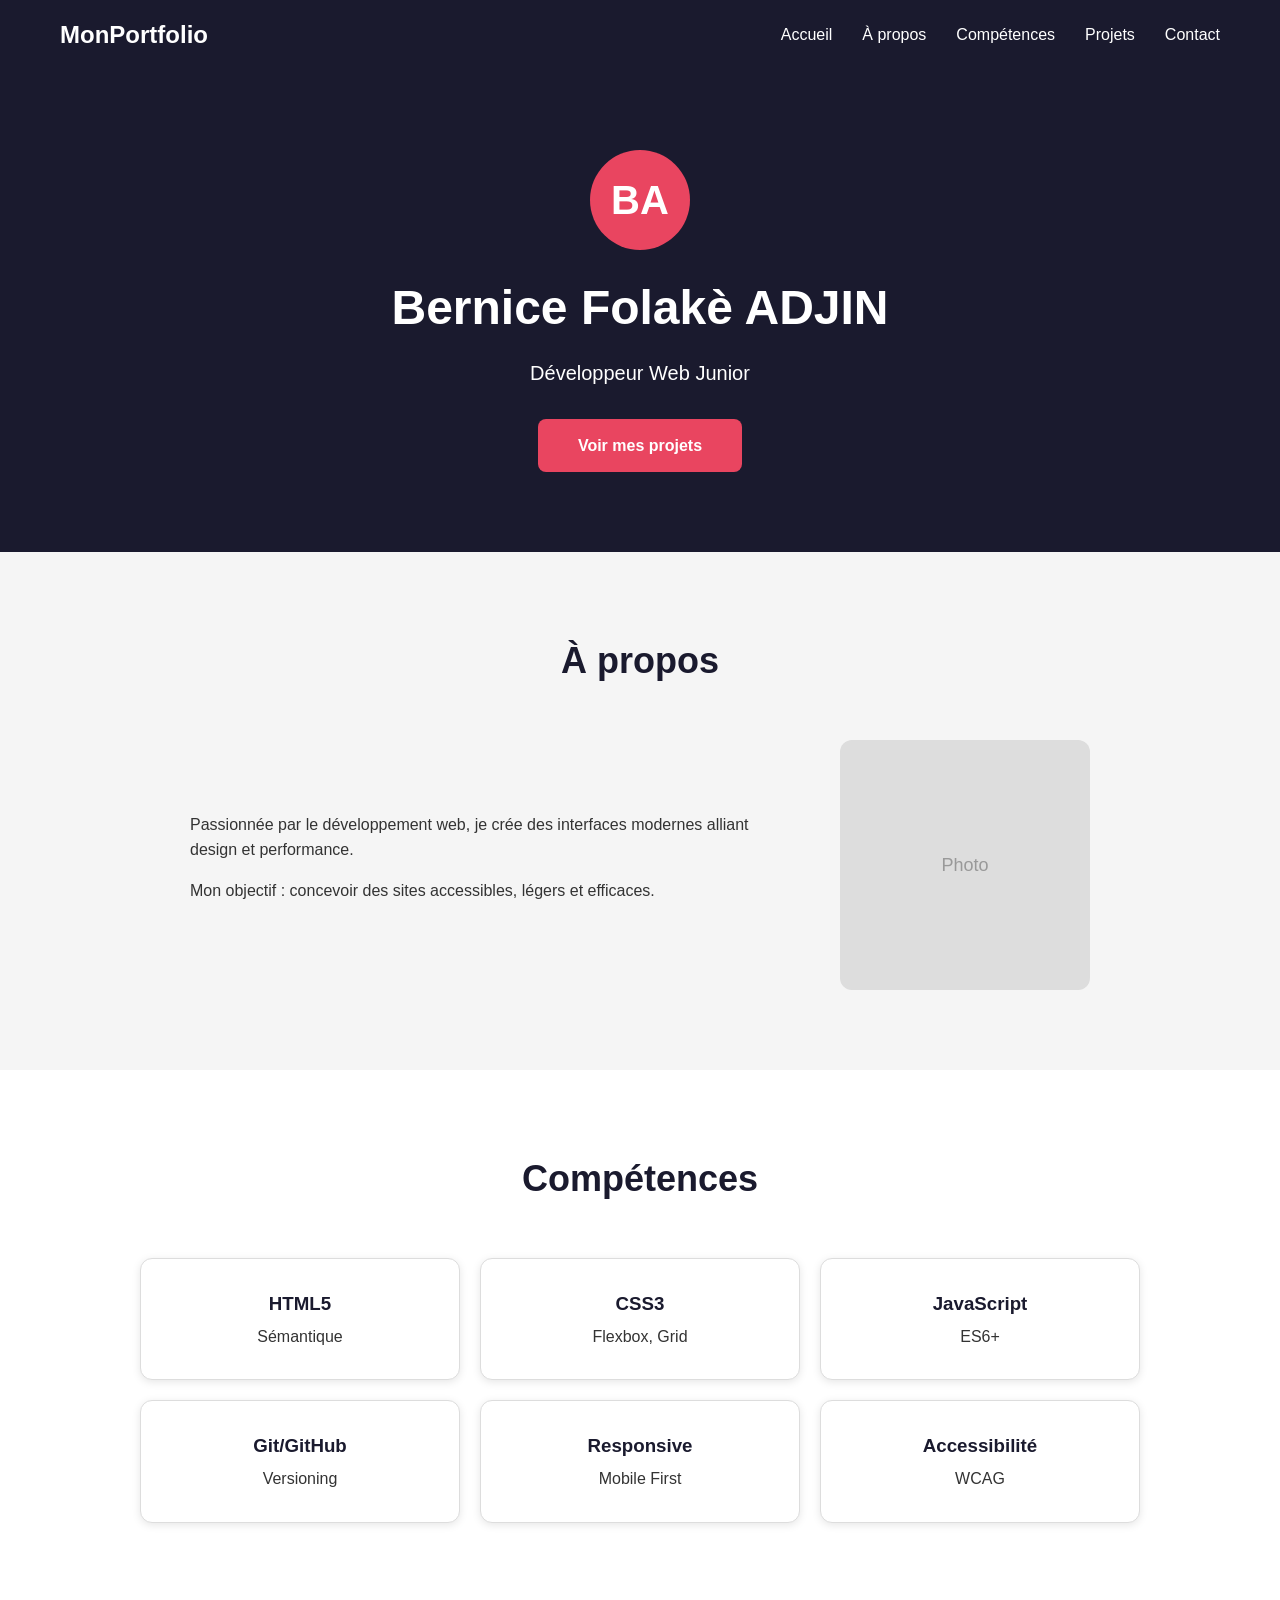
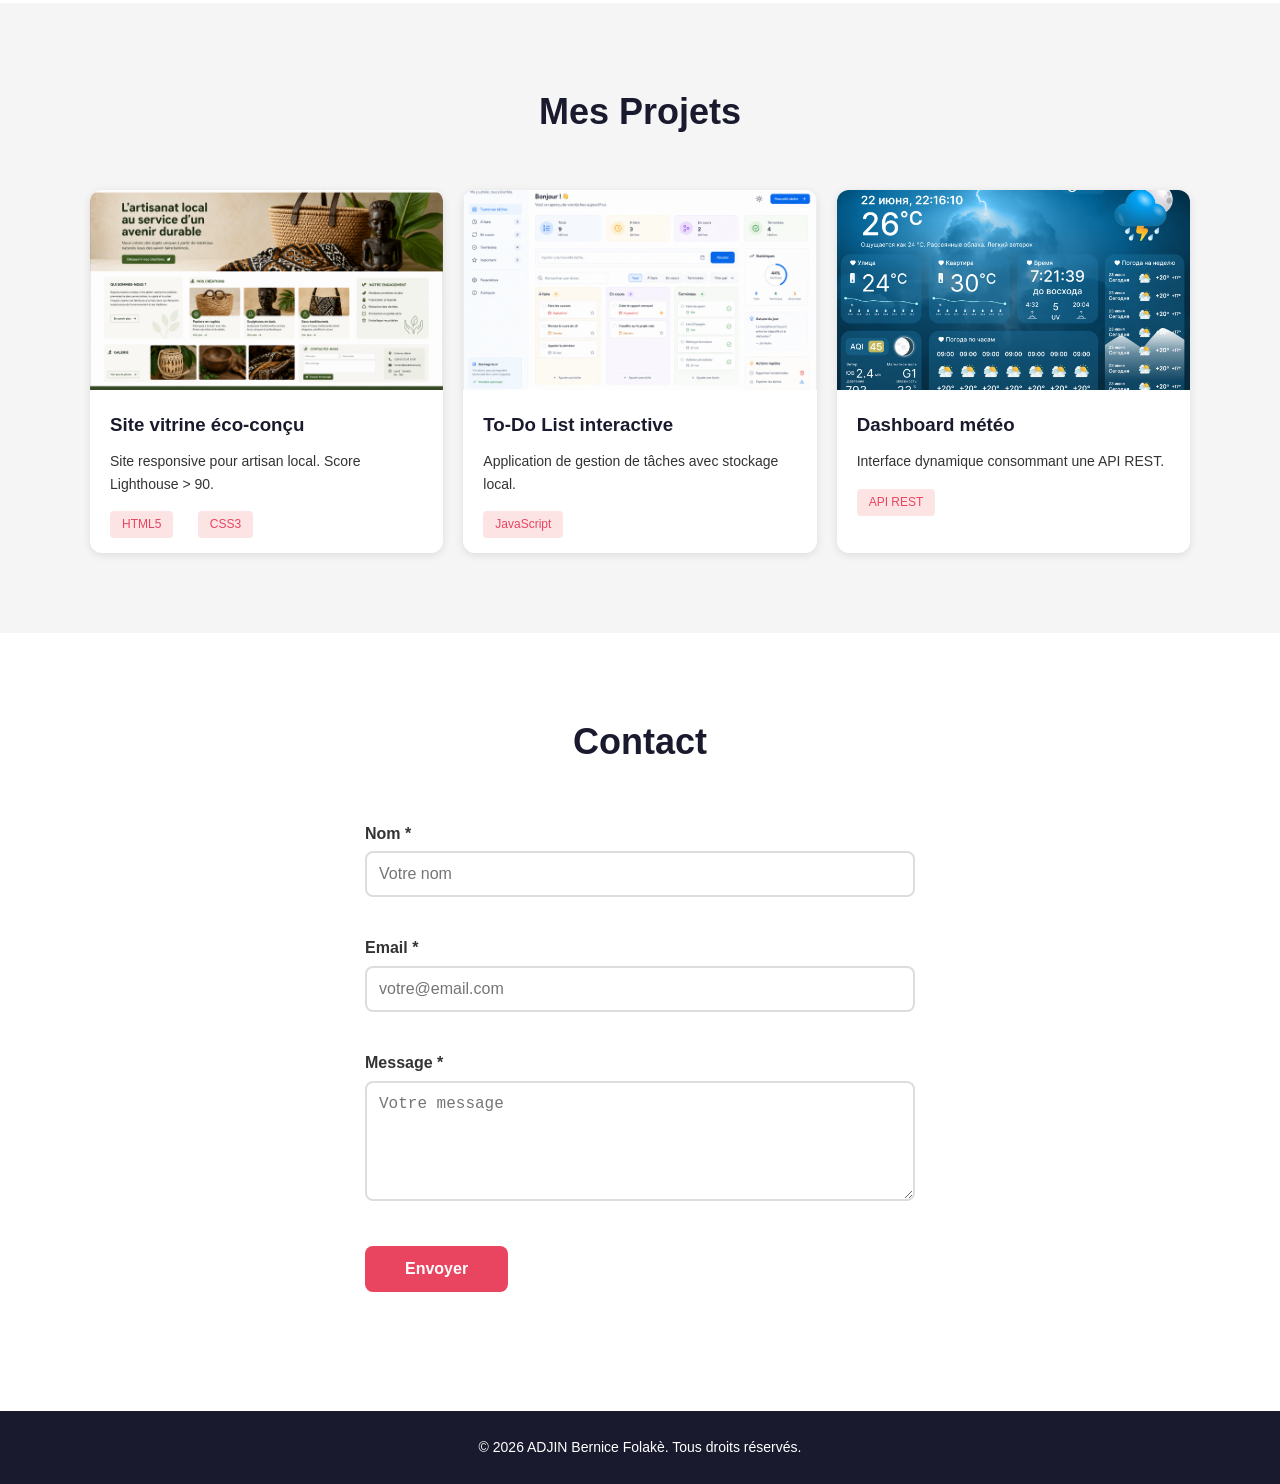
==== index.html @ 0a586e7a "Add files via upload" ====
<!DOCTYPE html>
<html lang="fr">
<head>
    <meta charset="UTF-8">
    <meta name="viewport" content="width=device-width, initial-scale=1.0">
    <title>Portfolio - Mon Nom</title>
    <link rel="stylesheet" href="css/style.css">
</head>
<body>

    <header>
        <nav>
            <div class="logo">MonPortfolio</div>
            <ul class="nav-links">
                <li><a href="#hero">Accueil</a></li>
                <li><a href="#about">À propos</a></li>
                <li><a href="#skills">Compétences</a></li>
                <li><a href="#projects">Projets</a></li>
                <li><a href="#contact">Contact</a></li>
            </ul>
        </nav>
    </header>

    <main>
        <section id="hero">
            <div class="avatar">BA</div>
            <h1>Bernice Folakè ADJIN</h1>
            <p>Développeur Web Junior</p>
            <a href="#projects" class="btn">Voir mes projets</a>
        </section>

        <section id="about">
    <h2>À propos</h2>
    <div class="about-content">
        <div class="about-text">
            <p>Passionnée par le développement web, je crée des interfaces modernes alliant design et performance.</p>
            <p>Mon objectif : concevoir des sites accessibles, légers et efficaces.</p>
        </div>
        <div class="about-img">Photo</div>
    </div>
</section>

        <section id="skills">
            <h2>Compétences</h2>
            <div class="skills-grid">
                <div class="skill-card"><h3>HTML5</h3><p>Sémantique</p></div>
                <div class="skill-card"><h3>CSS3</h3><p>Flexbox, Grid</p></div>
                <div class="skill-card"><h3>JavaScript</h3><p>ES6+</p></div>
                <div class="skill-card"><h3>Git/GitHub</h3><p>Versioning</p></div>
                <div class="skill-card"><h3>Responsive</h3><p>Mobile First</p></div>
                <div class="skill-card"><h3>Accessibilité</h3><p>WCAG</p></div>
            </div>
        </section>

        <section id="projects">
            <h2>Mes Projets</h2>
            <div class="projects-grid">
                <div class="project-card">
                    <img src="assets/images/projet1.png" alt="Site vitrine éco-conçu" class="project-img">
                    <h3>Site vitrine éco-conçu</h3>
                    <p>Site responsive pour artisan local. Score Lighthouse > 90.</p>
                    <span class="tag">HTML5</span>
                    <span class="tag">CSS3</span>
                </div>
                <div class="project-card">
                    <img src="assets/images/projet2.png" alt="Site vitrine éco-conçu" class="project-img">
                    <h3>To-Do List interactive</h3>
                    <p>Application de gestion de tâches avec stockage local.</p>
                    <span class="tag">JavaScript</span>
                </div>
                <div class="project-card">
                    <img src="assets/images/projet3.jfif" alt="Site vitrine éco-conçu" class="project-img">
                    <h3>Dashboard météo</h3>
                    <p>Interface dynamique consommant une API REST.</p>
                    <span class="tag">API REST</span>
                </div>
        </section>

        <section id="contact">
            <h2>Contact</h2>
            <form id="contactForm">
                <label for="name">Nom *</label>
                <input type="text" id="name" required placeholder="Votre nom">
                <span class="error" id="nameError"></span>

                <label for="email">Email *</label>
                <input type="email" id="email" required placeholder="votre@email.com">
                <span class="error" id="emailError"></span>

                <label for="message">Message *</label>
                <textarea id="message" required placeholder="Votre message"></textarea>
                <span class="error" id="messageError"></span>

                <button type="submit" class="btn">Envoyer</button>
                <div id="formFeedback"></div>
            </form>
        </section>
    </main>

    <footer>
        <p>© 2026 ADJIN Bernice Folakè. Tous droits réservés.</p>
    </footer>

    <script src="js/app.js"></script>
</body>
</html>
---- css/style.css ----
* {
    margin: 0;
    padding: 0;
    box-sizing: border-box;
}

body {
    font-family: -apple-system, BlinkMacSystemFont, 'Segoe UI', Roboto, sans-serif;
    line-height: 1.6;
    color: #333;
}

header {
    background: #1A1A2E;
    color: white;
    position: sticky;
    top: 0;
    z-index: 100;
}

nav {
    display: flex;
    justify-content: space-between;
    align-items: center;
    max-width: 1200px;
    margin: 0 auto;
    padding: 0 20px;
    height: 70px;
}

.logo {
    font-size: 24px;
    font-weight: bold;
}

.nav-links {
    display: flex;
    list-style: none;
    gap: 30px;
}

.nav-links a {
    color: white;
    text-decoration: none;
}

.nav-links a:hover {
    color: #E94560;
}

#hero {
    background: #1A1A2E;
    color: white;
    text-align: center;
    padding: 80px 20px;
}

.avatar {
    width: 100px;
    height: 100px;
    background: #E94560;
    border-radius: 50%;
    display: flex;
    align-items: center;
    justify-content: center;
    margin: 0 auto 20px;
    font-size: 40px;
    font-weight: bold;
}

#hero h1 {
    font-size: 48px;
    margin-bottom: 10px;
}

#hero p {
    font-size: 20px;
    margin-bottom: 30px;
}

.btn {
    display: inline-block;
    background: #E94560;
    color: white;
    padding: 14px 40px;
    text-decoration: none;
    border-radius: 8px;
    font-weight: bold;
    border: none;
    cursor: pointer;
    font-size: 16px;
}

.btn:hover {
    background: #c0392b;
}

section {
    padding: 80px 20px;
}

section:nth-child(even) {
    background: #F5F5F5;
}

h2 {
    text-align: center;
    font-size: 36px;
    color: #1A1A2E;
    margin-bottom: 50px;
}

#about p {
    max-width: 700px;
    margin: 0 auto 15px;
    font-size: 16px;
}

.skills-grid {
    display: grid;
    grid-template-columns: repeat(3, 1fr);
    gap: 20px;
    max-width: 1000px;
    margin: 0 auto;
}

.skill-card {
    background: white;
    padding: 30px;
    text-align: center;
    border-radius: 12px;
    border: 1px solid #ddd;
    box-shadow: 0 2px 8px rgba(0,0,0,0.1);
}

.skill-card h3 {
    color: #1A1A2E;
    margin-bottom: 5px;
}

.projects-grid {
    display: grid;
    grid-template-columns: repeat(3, 1fr);
    gap: 20px;
    max-width: 1100px;
    margin: 0 auto;
}

.project-card {
    background: white;
    border-radius: 12px;
    overflow: hidden;
    box-shadow: 0 2px 8px rgba(0,0,0,0.1);
}

.project-img {
    width: 100%;
    height: 200px;
    object-fit: cover;
    display: block;
}
.project-card h3 {
    padding: 20px 20px 10px;
    color: #1A1A2E;
}

.project-card p {
    padding: 0 20px 15px;
    font-size: 14px;
}

.tag {
    display: inline-block;
    background: #fce4e4;
    color: #E94560;
    padding: 4px 12px;
    border-radius: 4px;
    font-size: 12px;
    margin: 0 0 15px 20px;
}


form {
    max-width: 550px;
    margin: 0 auto;
}

label {
    display: block;
    margin-bottom: 5px;
    font-weight: bold;
}

input, textarea {
    width: 100%;
    padding: 12px;
    border: 2px solid #ddd;
    border-radius: 8px;
    font-size: 16px;
    margin-bottom: 5px;
}

textarea {
    height: 120px;
    resize: vertical;
}

input:focus, textarea:focus {
    outline: none;
    border-color: #0F3460;
}

.error {
    color: #E74C3C;
    font-size: 13px;
    display: block;
    margin-bottom: 15px;
    min-height: 18px;
}

#formFeedback {
    text-align: center;
    margin-top: 15px;
    font-weight: bold;
    min-height: 24px;
}


footer {
    background: #1A1A2E;
    color: white;
    text-align: center;
    padding: 25px;
    font-size: 14px;
}

@media (max-width: 768px) {
    .skills-grid {
        grid-template-columns: repeat(2, 1fr);
    }

    .projects-grid {
        grid-template-columns: repeat(2, 1fr);
    }

    #hero h1 {
        font-size: 36px;
    }
    .about-content {
    flex-direction: column;
    text-align: center;
}

.about-img {
    width: 200px;
    height: 200px;
}
}

@media (max-width: 480px) {
    .skills-grid {
        grid-template-columns: 1fr;
    }

    .projects-grid {
        grid-template-columns: 1fr;
    }

    .nav-links {
        gap: 15px;
        font-size: 14px;
    }

    #hero h1 {
        font-size: 28px;
    }

    section {
        padding: 50px 15px;
    }

}

.about-content {
    display: flex;
    align-items: center;
    gap: 50px;
    max-width: 900px;
    margin: 0 auto;
}

.about-text {
    flex: 1;
}

.about-text p {
    margin-bottom: 15px;
}

.about-img {
    width: 250px;
    height: 250px;
    background: #ddd;
    border-radius: 12px;
    display: flex;
    align-items: center;
    justify-content: center;
    color: #999;
    font-size: 18px;
    flex-shrink: 0;
}
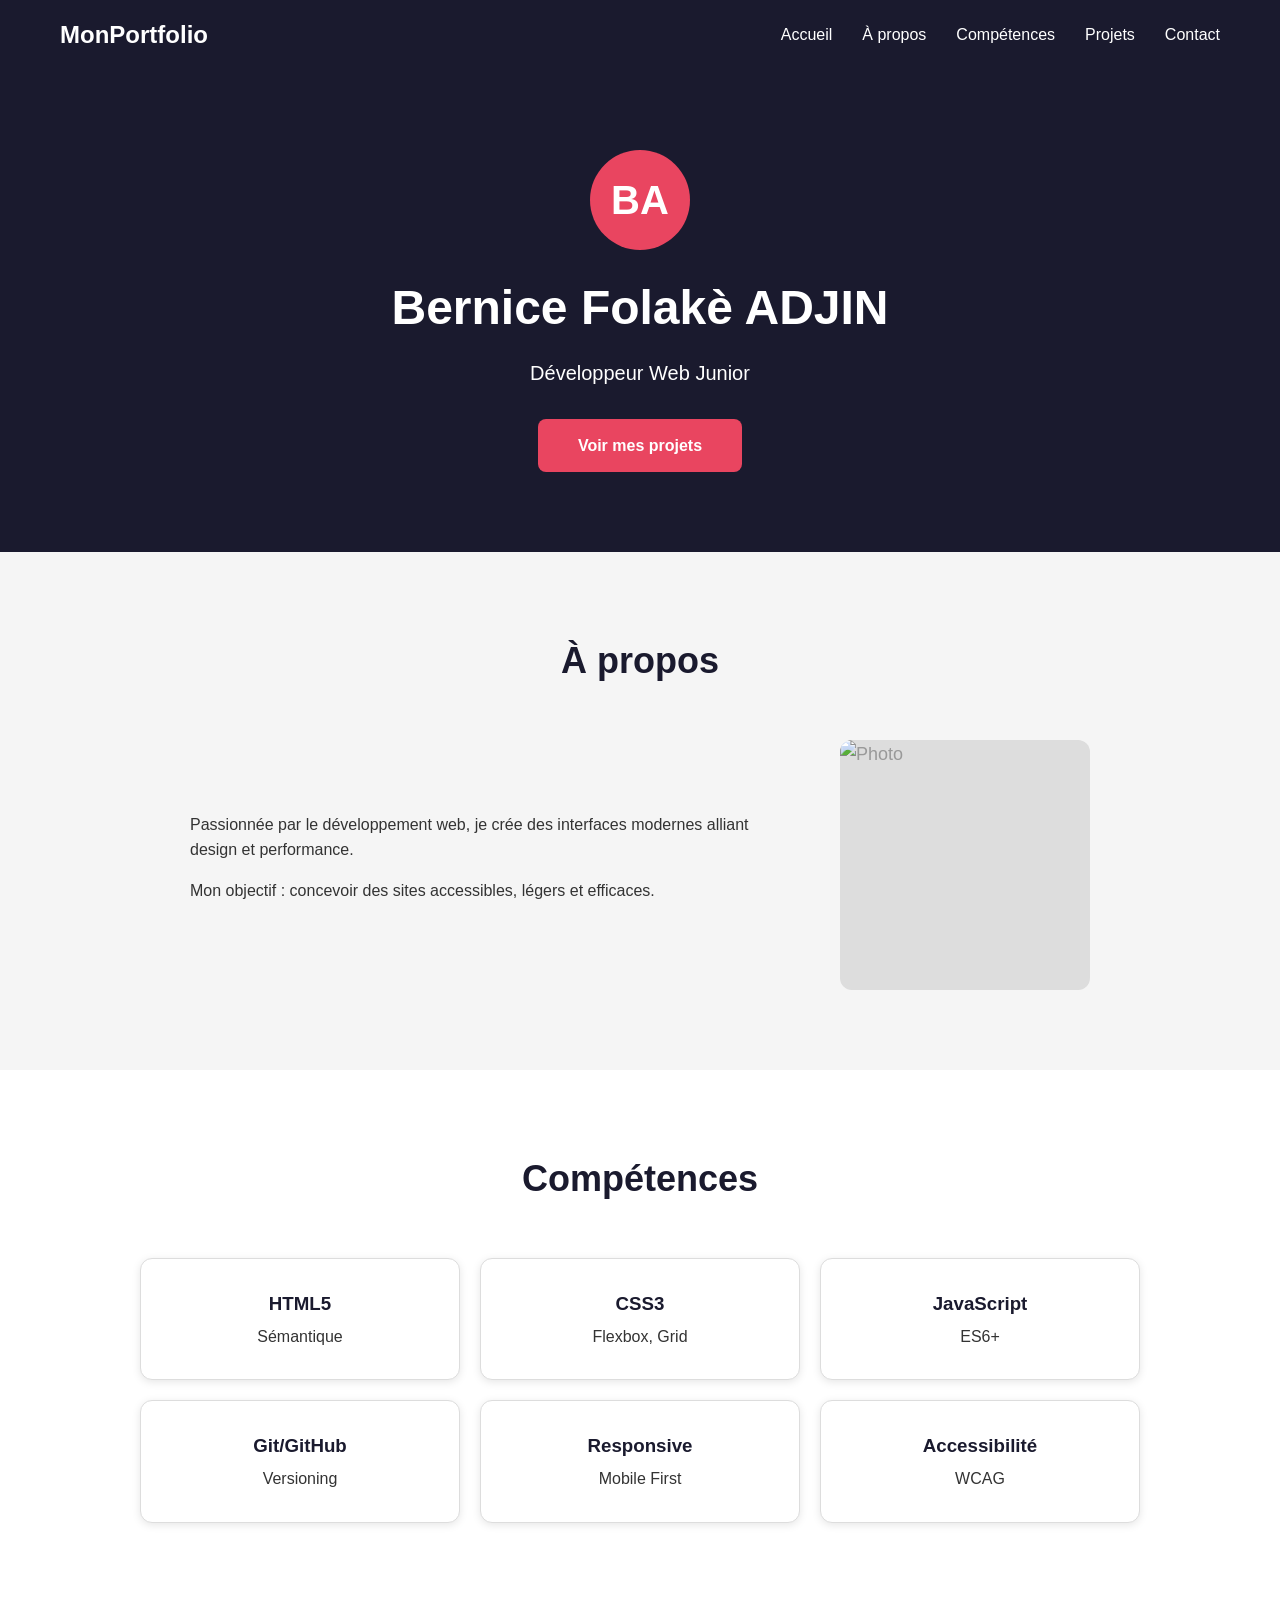
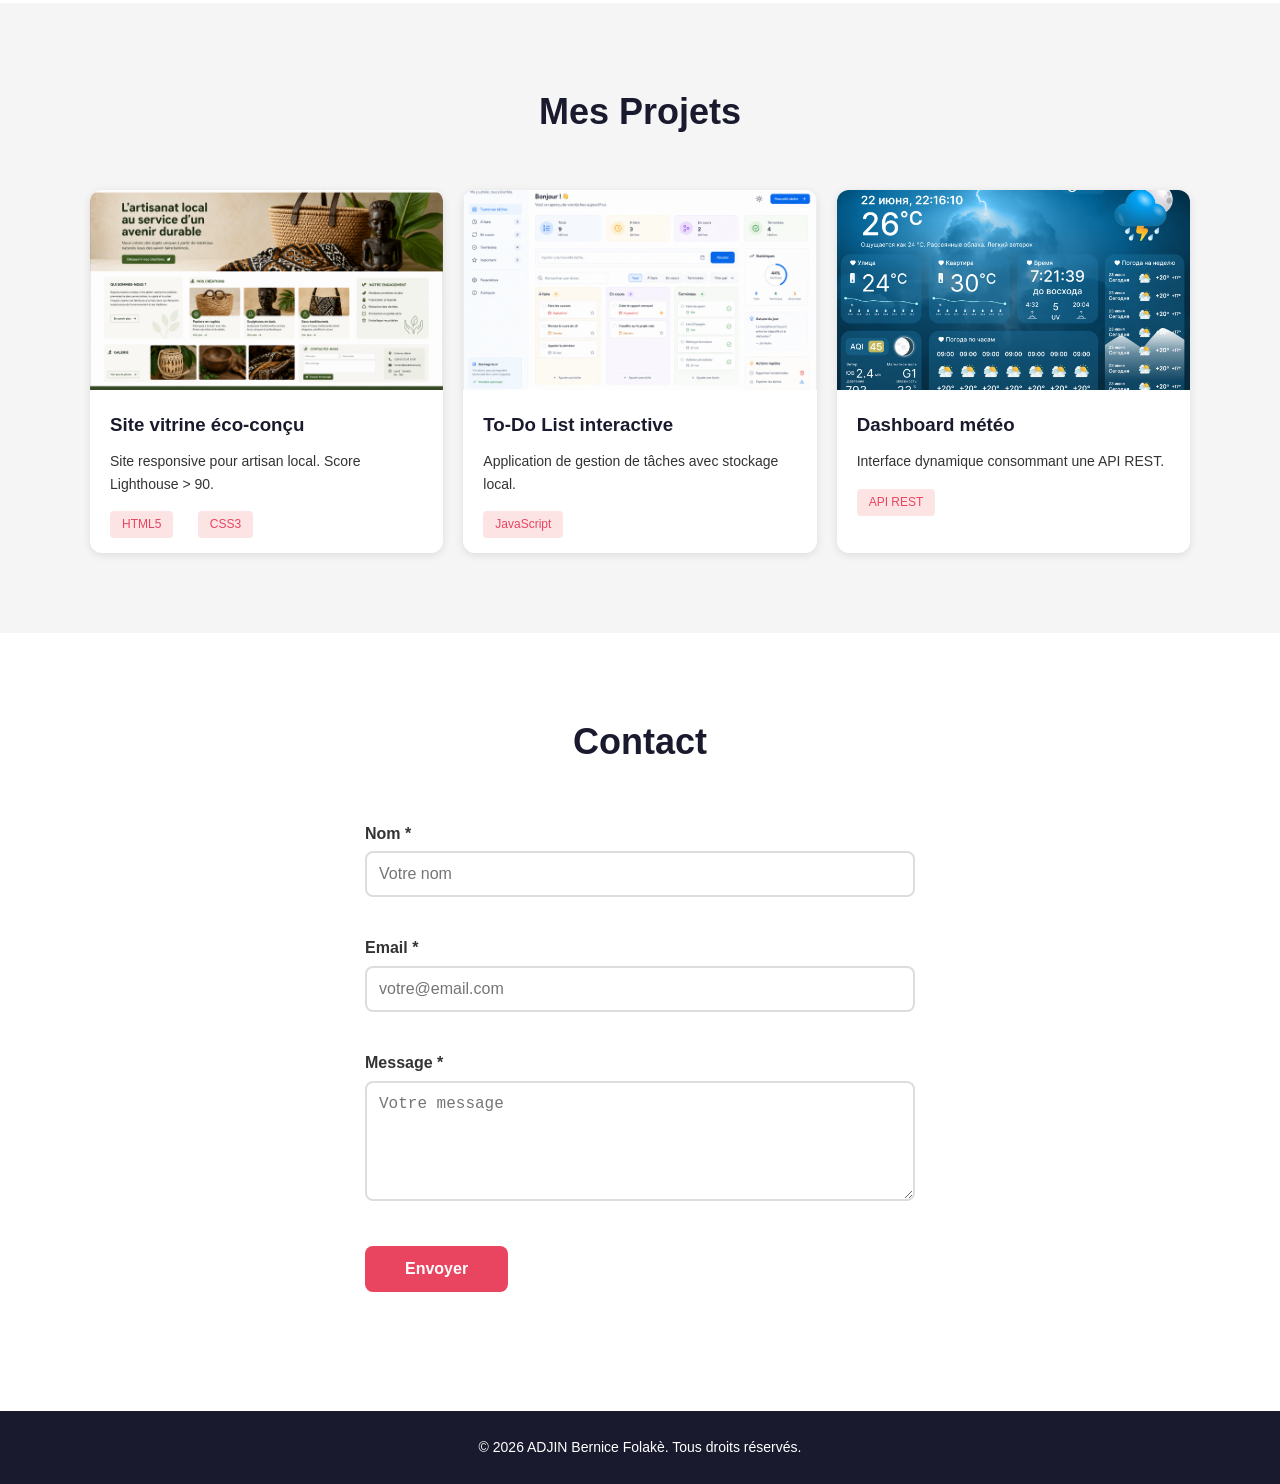
==== commit 3b92f2bf: "Add files via upload" ====
--- a/index.html
+++ b/index.html
@@ -12,11 +12,12 @@
         <nav>
             <div class="logo">MonPortfolio</div>
             <ul class="nav-links">
-                <li><a href="#hero">Accueil</a></li>
+                <li><a href="index.html">Accueil</a></li>
                 <li><a href="#about">À propos</a></li>
                 <li><a href="#skills">Compétences</a></li>
-                <li><a href="#projects">Projets</a></li>
+                <li><a href="projects.html">Projets</a></li>
                 <li><a href="#contact">Contact</a></li>
+                
             </ul>
         </nav>
     </header>
@@ -36,7 +37,7 @@
             <p>Passionnée par le développement web, je crée des interfaces modernes alliant design et performance.</p>
             <p>Mon objectif : concevoir des sites accessibles, légers et efficaces.</p>
         </div>
-        <div class="about-img">Photo</div>
+        <img src="assets/images/photo1.jpg" alt="Photo" class="about-img">
     </div>
 </section>
 
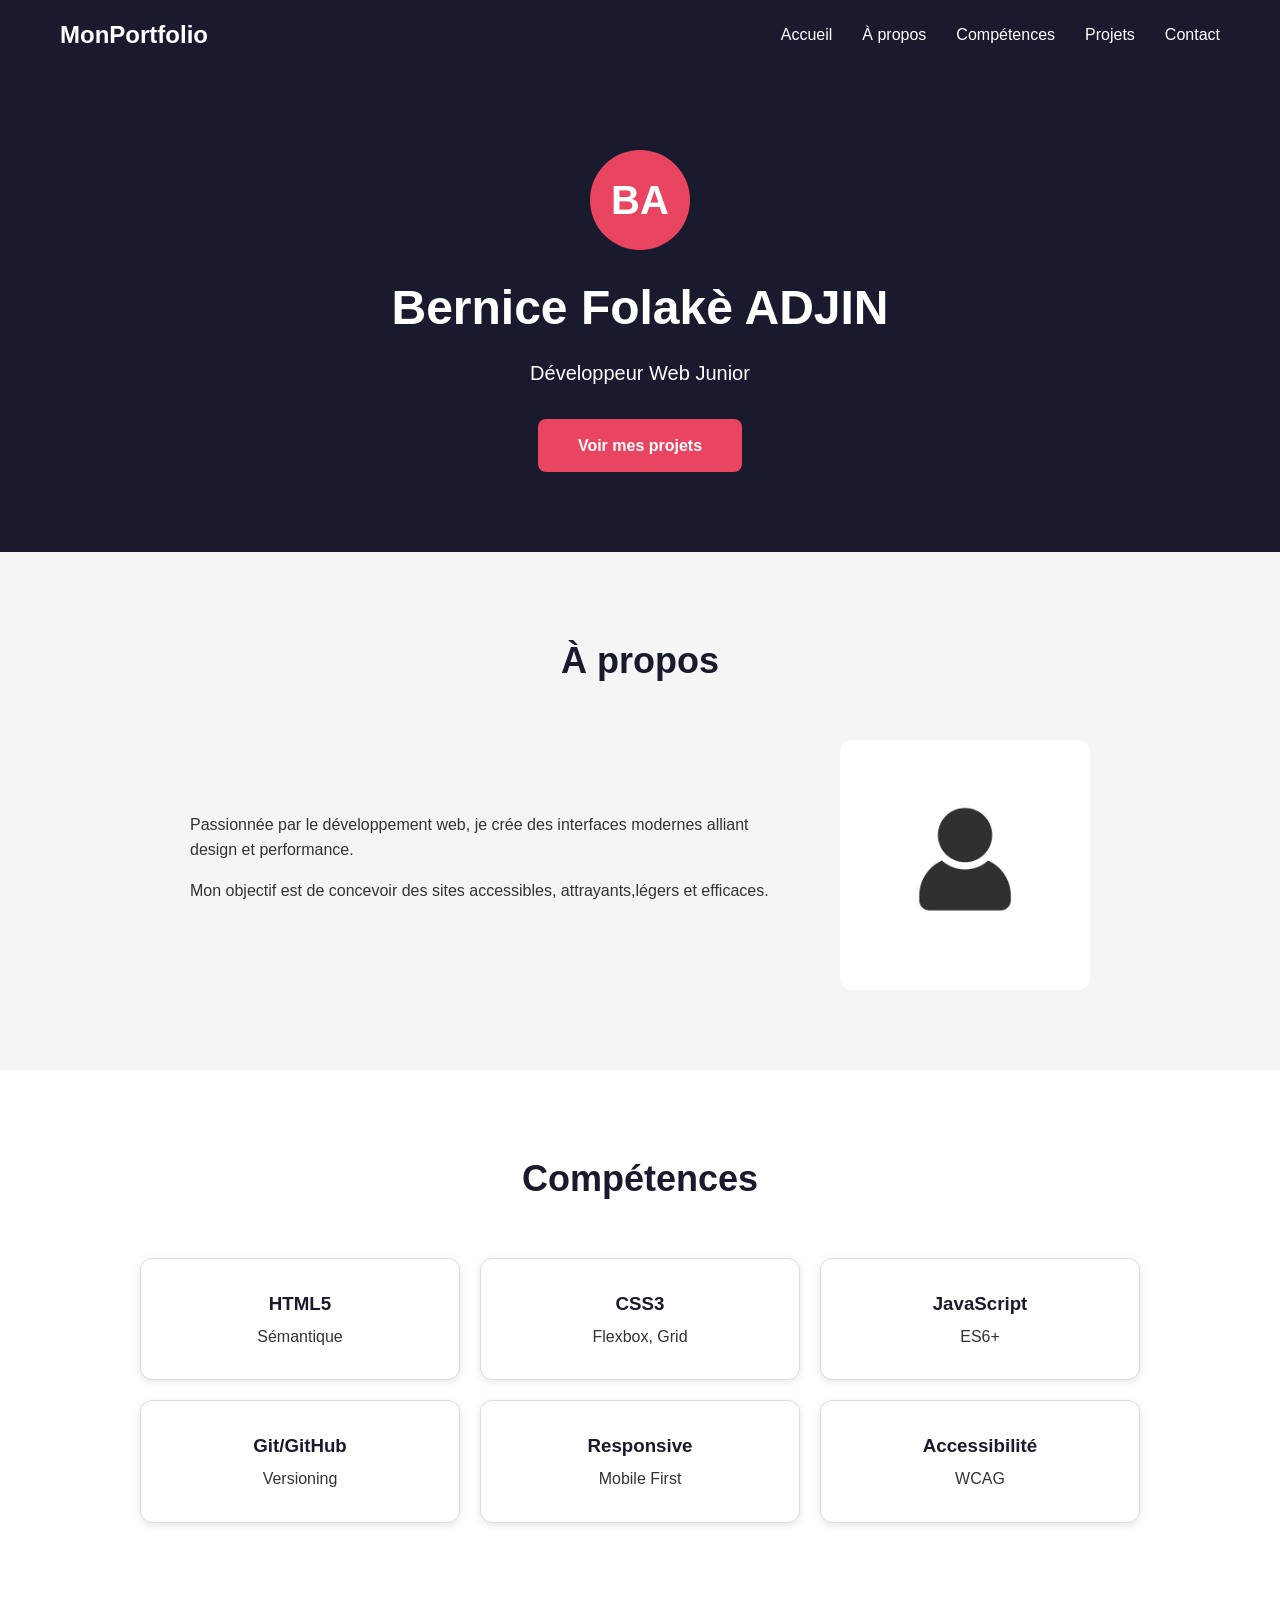
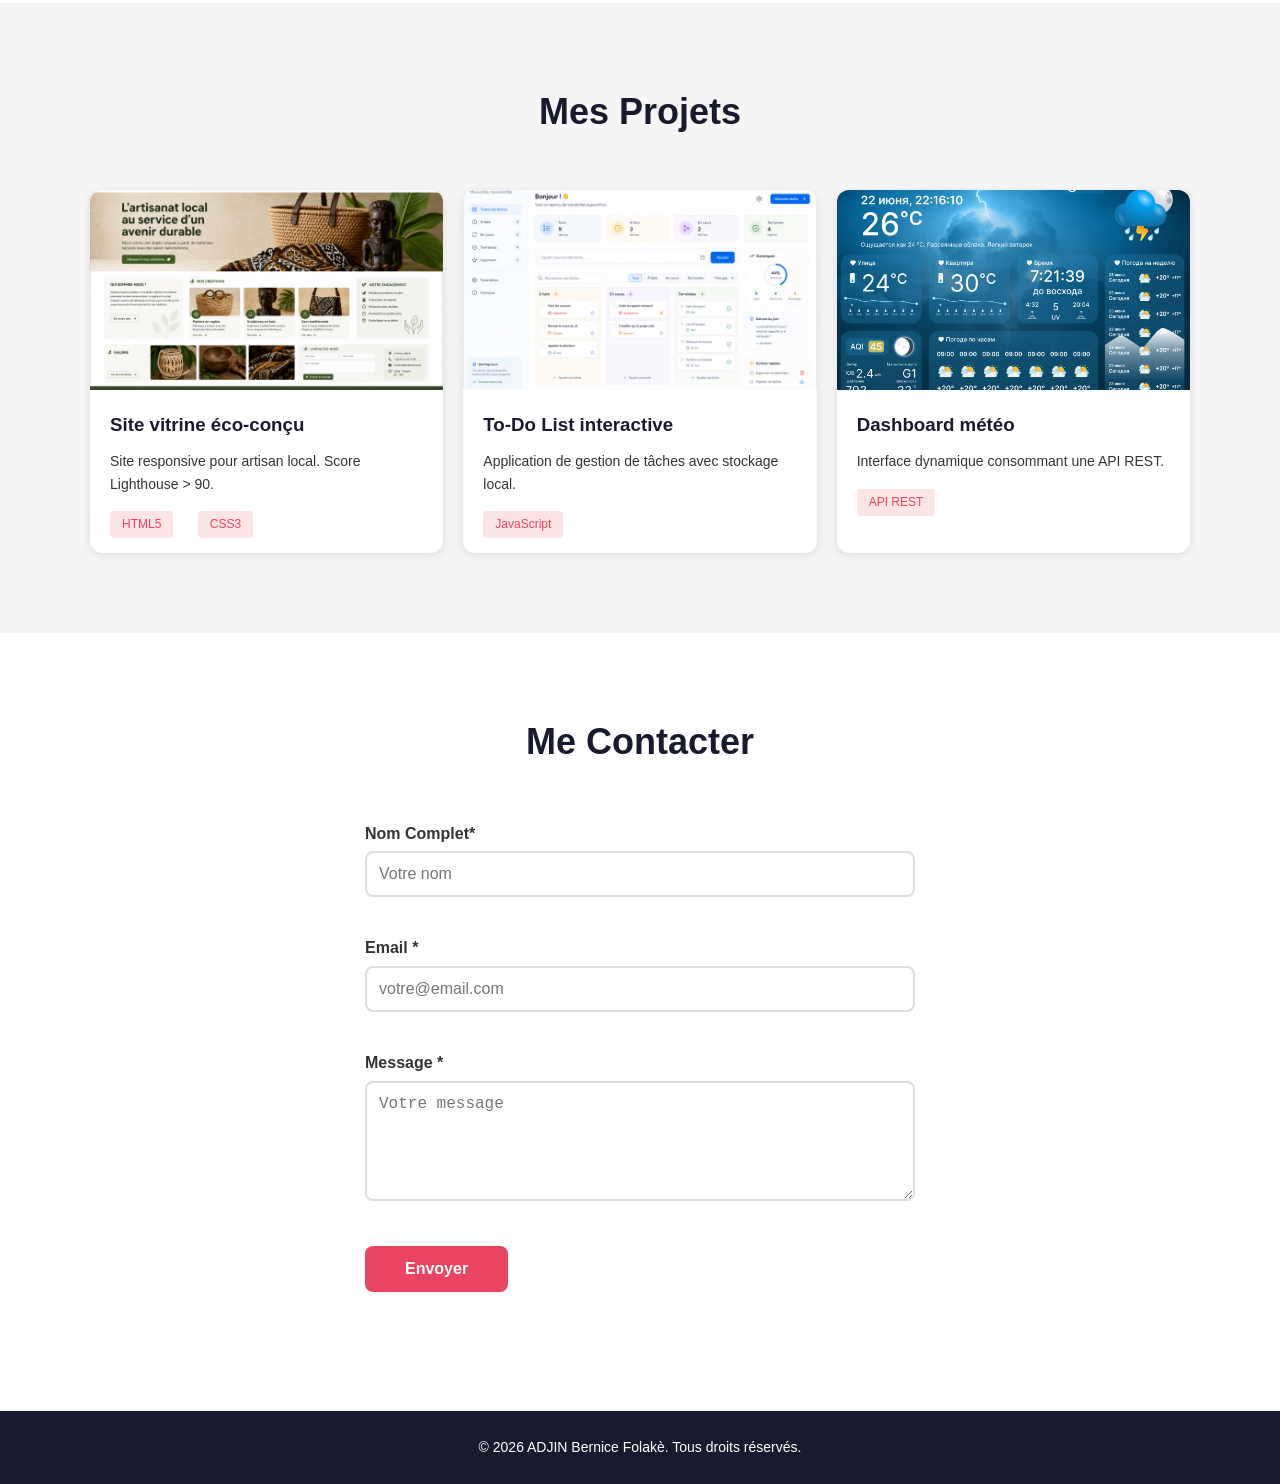
==== commit 4506a443: "Add files via upload" ====
--- a/index.html
+++ b/index.html
@@ -11,13 +11,15 @@
     <header>
         <nav>
             <div class="logo">MonPortfolio</div>
+            <button class="menu-toggle" aria-label="Menu" aria-expanded="false">
+              <span class="burger-icon"></span>
+            </button>
             <ul class="nav-links">
-                <li><a href="index.html">Accueil</a></li>
-                <li><a href="#about">À propos</a></li>
-                <li><a href="#skills">Compétences</a></li>
-                <li><a href="projects.html">Projets</a></li>
-                <li><a href="#contact">Contact</a></li>
-                
+              <li><a href="index.html">Accueil</a></li>
+              <li><a href="index.html#about">À propos</a></li>
+              <li><a href="index.html#skills">Compétences</a></li>
+              <li><a href="projects.html">Projets</a></li>
+              <li><a href="index.html#contact">Contact</a></li>
             </ul>
         </nav>
     </header>
@@ -35,9 +37,9 @@
     <div class="about-content">
         <div class="about-text">
             <p>Passionnée par le développement web, je crée des interfaces modernes alliant design et performance.</p>
-            <p>Mon objectif : concevoir des sites accessibles, légers et efficaces.</p>
+            <p>Mon objectif est de concevoir des sites accessibles, attrayants,légers et efficaces.</p>
         </div>
-        <img src="assets/images/photo1.jpg" alt="Photo" class="about-img">
+        <img src="assets/icones/icone1.png" alt="Photo" class="about-img">
     </div>
 </section>
 
@@ -78,9 +80,9 @@
         </section>
 
         <section id="contact">
-            <h2>Contact</h2>
+            <h2>Me Contacter</h2>
             <form id="contactForm">
-                <label for="name">Nom *</label>
+                <label for="name">Nom Complet*</label>
                 <input type="text" id="name" required placeholder="Votre nom">
                 <span class="error" id="nameError"></span>
 
--- a/css/style.css
+++ b/css/style.css
@@ -1,4 +1,4 @@
-
+/* ========== RESET ========== */
 * {
     margin: 0;
     padding: 0;
@@ -11,6 +11,7 @@
     color: #333;
 }
 
+/* ========== HEADER ========== */
 header {
     background: #1A1A2E;
     color: white;
@@ -49,6 +50,45 @@
     color: #E94560;
 }
 
+/* ========== MENU BURGER (caché par défaut) ========== */
+.menu-toggle {
+    display: none;
+    background: none;
+    border: none;
+    cursor: pointer;
+    padding: 10px;
+}
+
+.burger-icon,
+.burger-icon::before,
+.burger-icon::after {
+    display: block;
+    width: 25px;
+    height: 3px;
+    background: white;
+    transition: 0.3s;
+}
+
+.burger-icon {
+    position: relative;
+}
+
+.burger-icon::before,
+.burger-icon::after {
+    content: '';
+    position: absolute;
+    left: 0;
+}
+
+.burger-icon::before {
+    top: -8px;
+}
+
+.burger-icon::after {
+    top: 8px;
+}
+
+/* ========== HERO ========== */
 #hero {
     background: #1A1A2E;
     color: white;
@@ -96,6 +136,7 @@
     background: #c0392b;
 }
 
+/* ========== SECTIONS ========== */
 section {
     padding: 80px 20px;
 }
@@ -111,12 +152,36 @@
     margin-bottom: 50px;
 }
 
-#about p {
-    max-width: 700px;
-    margin: 0 auto 15px;
-    font-size: 16px;
-}
-
+/* ========== ABOUT ========== */
+.about-content {
+    display: flex;
+    align-items: center;
+    gap: 50px;
+    max-width: 900px;
+    margin: 0 auto;
+}
+
+.about-text {
+    flex: 1;
+}
+
+.about-text p {
+    margin-bottom: 15px;
+}
+
+.about-img {
+    width: 250px;
+    height: 250px;
+    background: #ddd;
+    border-radius: 12px;
+    display: flex;
+    align-items: center;
+    justify-content: center;
+    color: #999;
+    font-size: 18px;
+    flex-shrink: 0;
+}
+/* ========== SKILLS ========== */
 .skills-grid {
     display: grid;
     grid-template-columns: repeat(3, 1fr);
@@ -139,6 +204,7 @@
     margin-bottom: 5px;
 }
 
+/* ========== PROJECTS ========== */
 .projects-grid {
     display: grid;
     grid-template-columns: repeat(3, 1fr);
@@ -160,6 +226,7 @@
     object-fit: cover;
     display: block;
 }
+
 .project-card h3 {
     padding: 20px 20px 10px;
     color: #1A1A2E;
@@ -180,7 +247,7 @@
     margin: 0 0 15px 20px;
 }
 
-
+/* ========== CONTACT ========== */
 form {
     max-width: 550px;
     margin: 0 auto;
@@ -226,7 +293,7 @@
     min-height: 24px;
 }
 
-
+/* ========== FOOTER ========== */
 footer {
     background: #1A1A2E;
     color: white;
@@ -235,6 +302,7 @@
     font-size: 14px;
 }
 
+/* ========== RESPONSIVE TABLETTE (768px) ========== */
 @media (max-width: 768px) {
     .skills-grid {
         grid-template-columns: repeat(2, 1fr);
@@ -247,18 +315,43 @@
     #hero h1 {
         font-size: 36px;
     }
+
     .about-content {
-    flex-direction: column;
-    text-align: center;
-}
-
-.about-img {
-    width: 200px;
-    height: 200px;
-}
-}
-
+        flex-direction: column;
+        text-align: center;
+    }
+
+    .about-img {
+        width: 200px;
+        height: 200px;
+    }
+}
+
+/* ========== RESPONSIVE MOBILE (480px) ========== */
 @media (max-width: 480px) {
+    .menu-toggle {
+        display: block;
+    }
+
+    .nav-links {
+        display: none;
+        position: absolute;
+        top: 70px;
+        left: 0;
+        right: 0;
+        background: #1A1A2E;
+        flex-direction: column;
+        padding: 20px;
+        gap: 15px;
+        list-style: none;
+        margin: 0;
+        z-index: 99;
+    }
+
+    .nav-links.active {
+        display: flex;
+    }
+
     .skills-grid {
         grid-template-columns: 1fr;
     }
@@ -267,11 +360,6 @@
         grid-template-columns: 1fr;
     }
 
-    .nav-links {
-        gap: 15px;
-        font-size: 14px;
-    }
-
     #hero h1 {
         font-size: 28px;
     }
@@ -279,34 +367,4 @@
     section {
         padding: 50px 15px;
     }
-
-}
-
-.about-content {
-    display: flex;
-    align-items: center;
-    gap: 50px;
-    max-width: 900px;
-    margin: 0 auto;
-}
-
-.about-text {
-    flex: 1;
-}
-
-.about-text p {
-    margin-bottom: 15px;
-}
-
-.about-img {
-    width: 250px;
-    height: 250px;
-    background: #ddd;
-    border-radius: 12px;
-    display: flex;
-    align-items: center;
-    justify-content: center;
-    color: #999;
-    font-size: 18px;
-    flex-shrink: 0;
 }
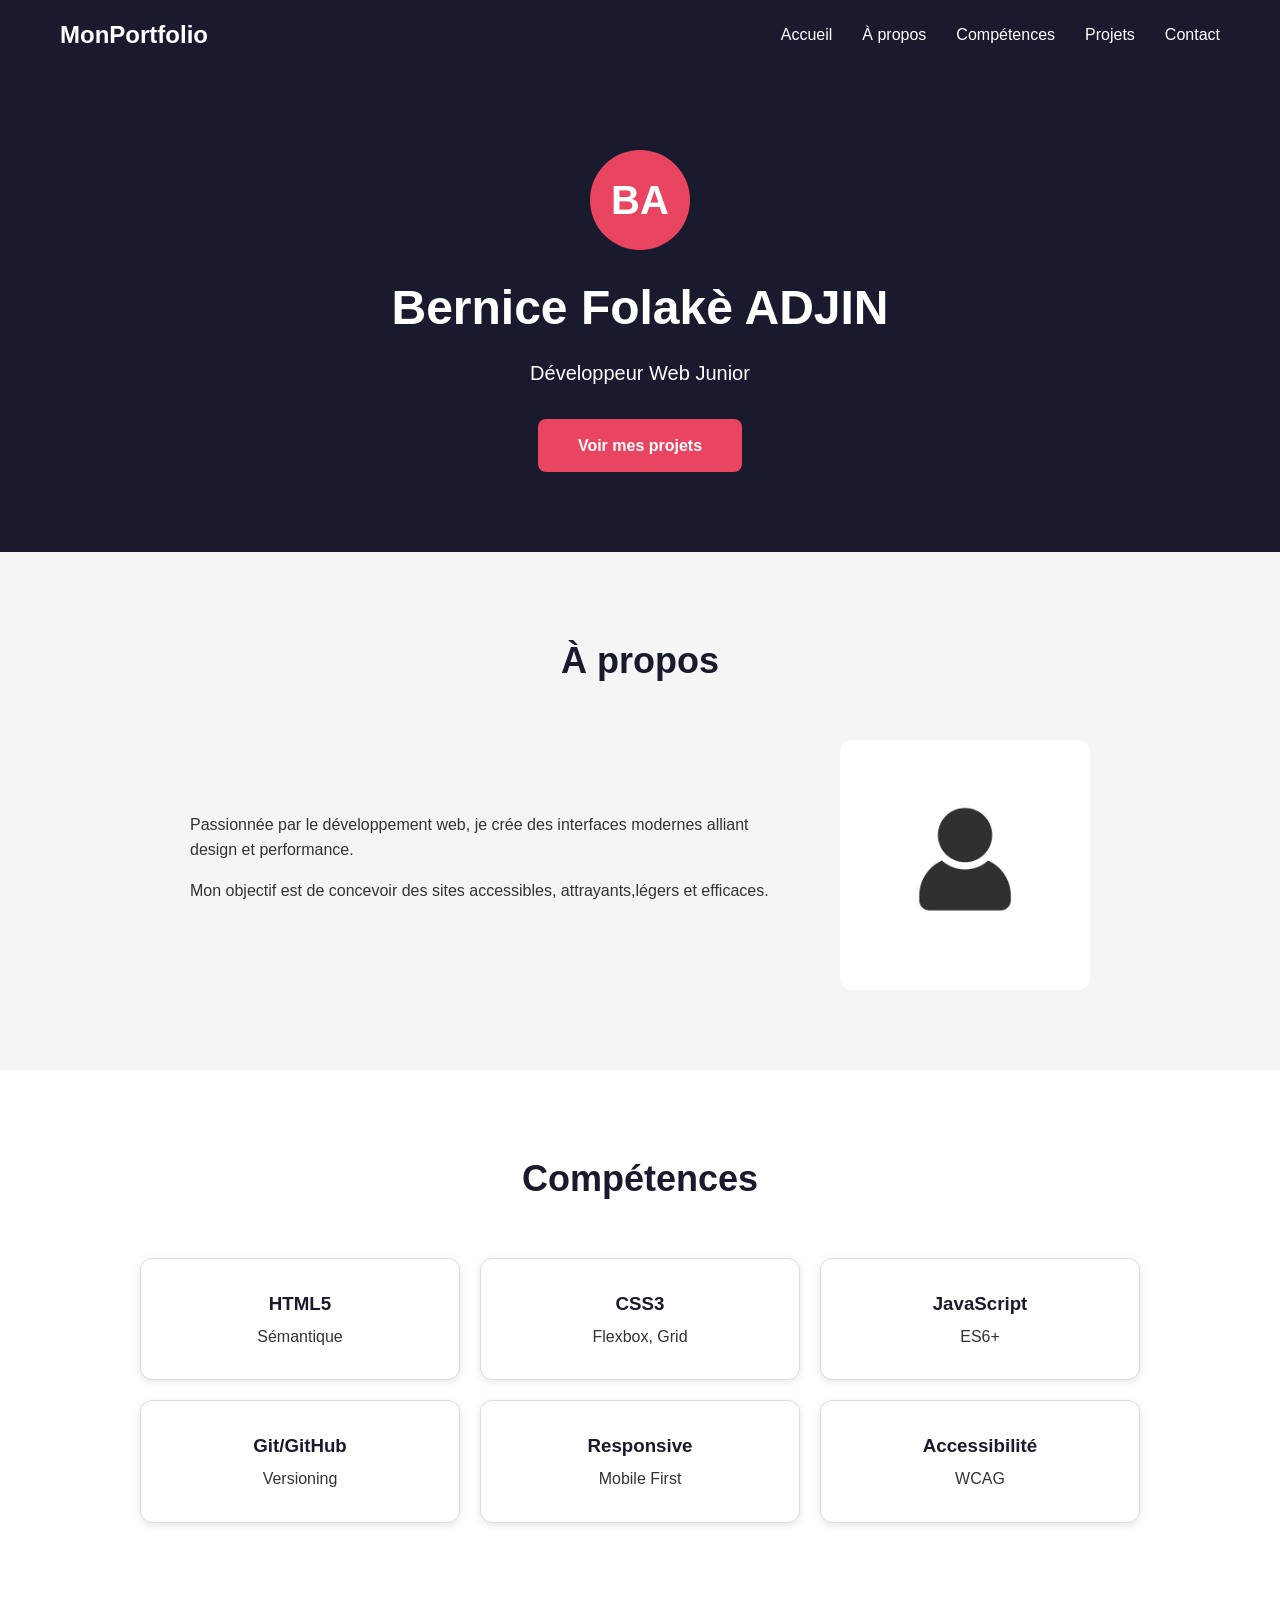
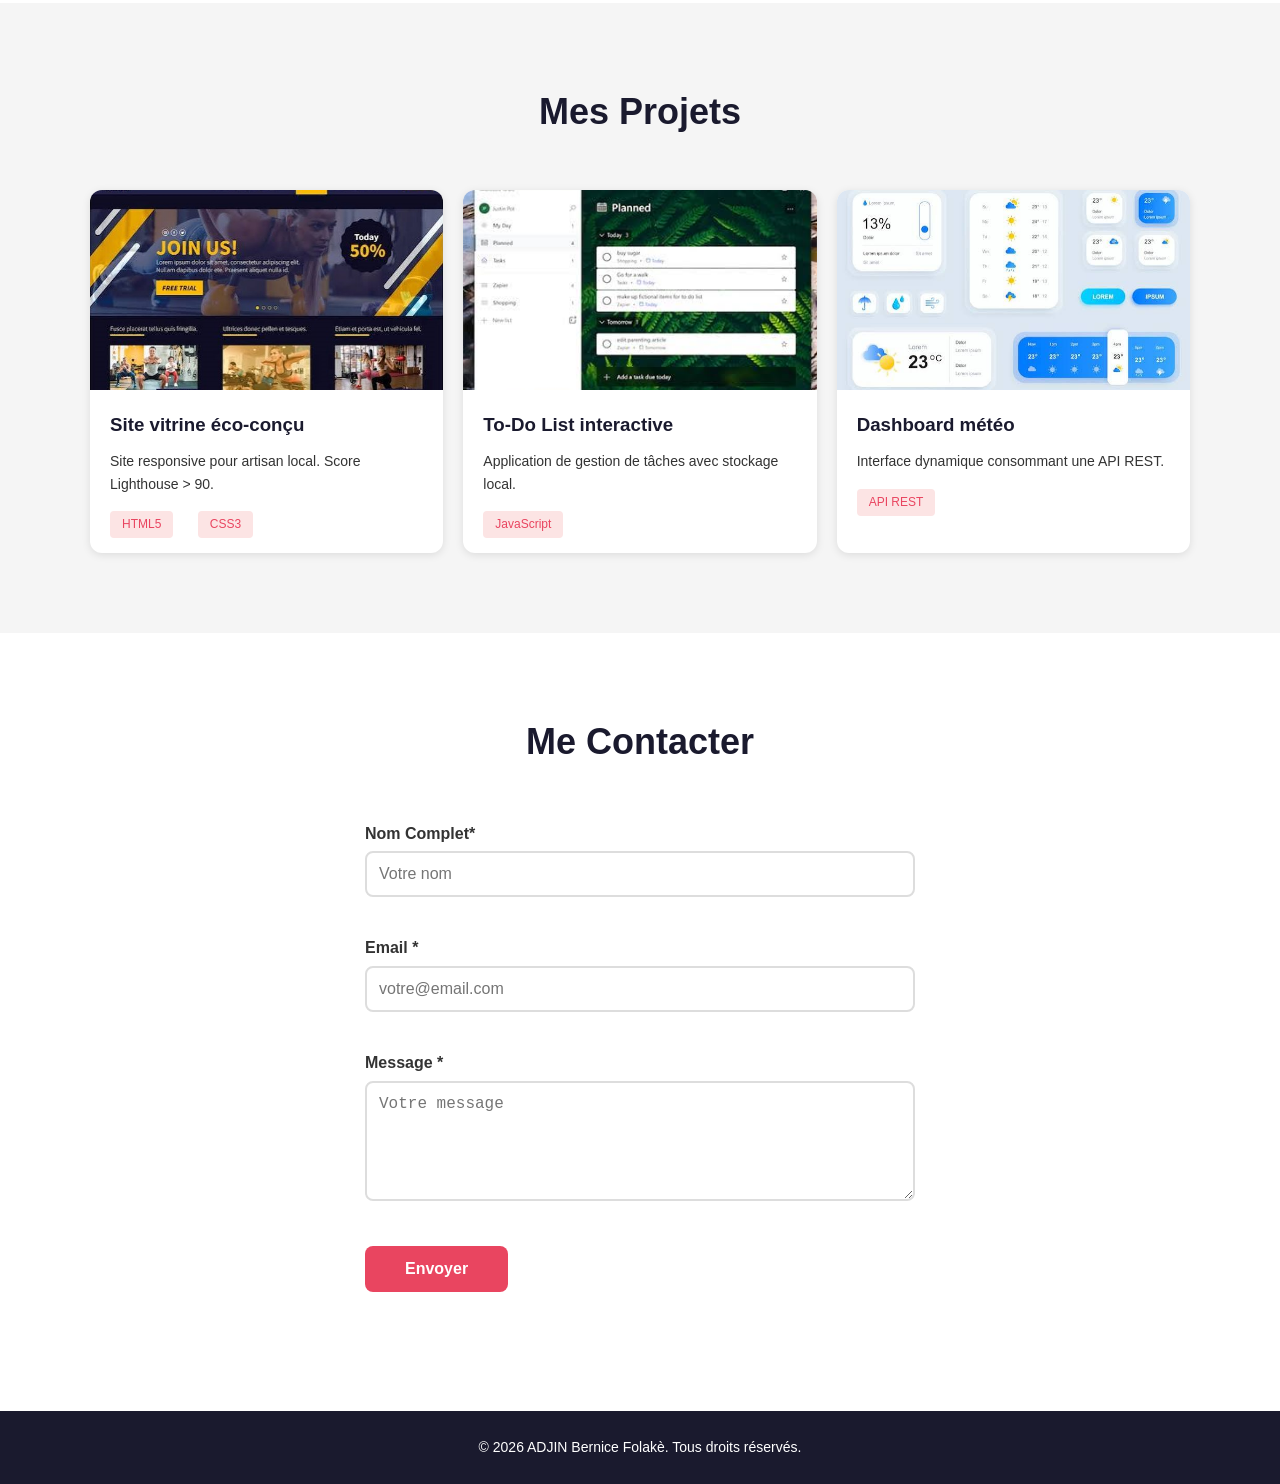
==== commit 603909e2: "Add files via upload" ====
--- a/index.html
+++ b/index.html
@@ -59,14 +59,14 @@
             <h2>Mes Projets</h2>
             <div class="projects-grid">
                 <div class="project-card">
-                    <img src="assets/images/projet1.png" alt="Site vitrine éco-conçu" class="project-img">
+                    <img src="assets/images/projet1.jpg" alt="Site vitrine éco-conçu" class="project-img">
                     <h3>Site vitrine éco-conçu</h3>
                     <p>Site responsive pour artisan local. Score Lighthouse > 90.</p>
                     <span class="tag">HTML5</span>
                     <span class="tag">CSS3</span>
                 </div>
                 <div class="project-card">
-                    <img src="assets/images/projet2.png" alt="Site vitrine éco-conçu" class="project-img">
+                    <img src="assets/images/projet2.jfif" alt="Site vitrine éco-conçu" class="project-img">
                     <h3>To-Do List interactive</h3>
                     <p>Application de gestion de tâches avec stockage local.</p>
                     <span class="tag">JavaScript</span>
